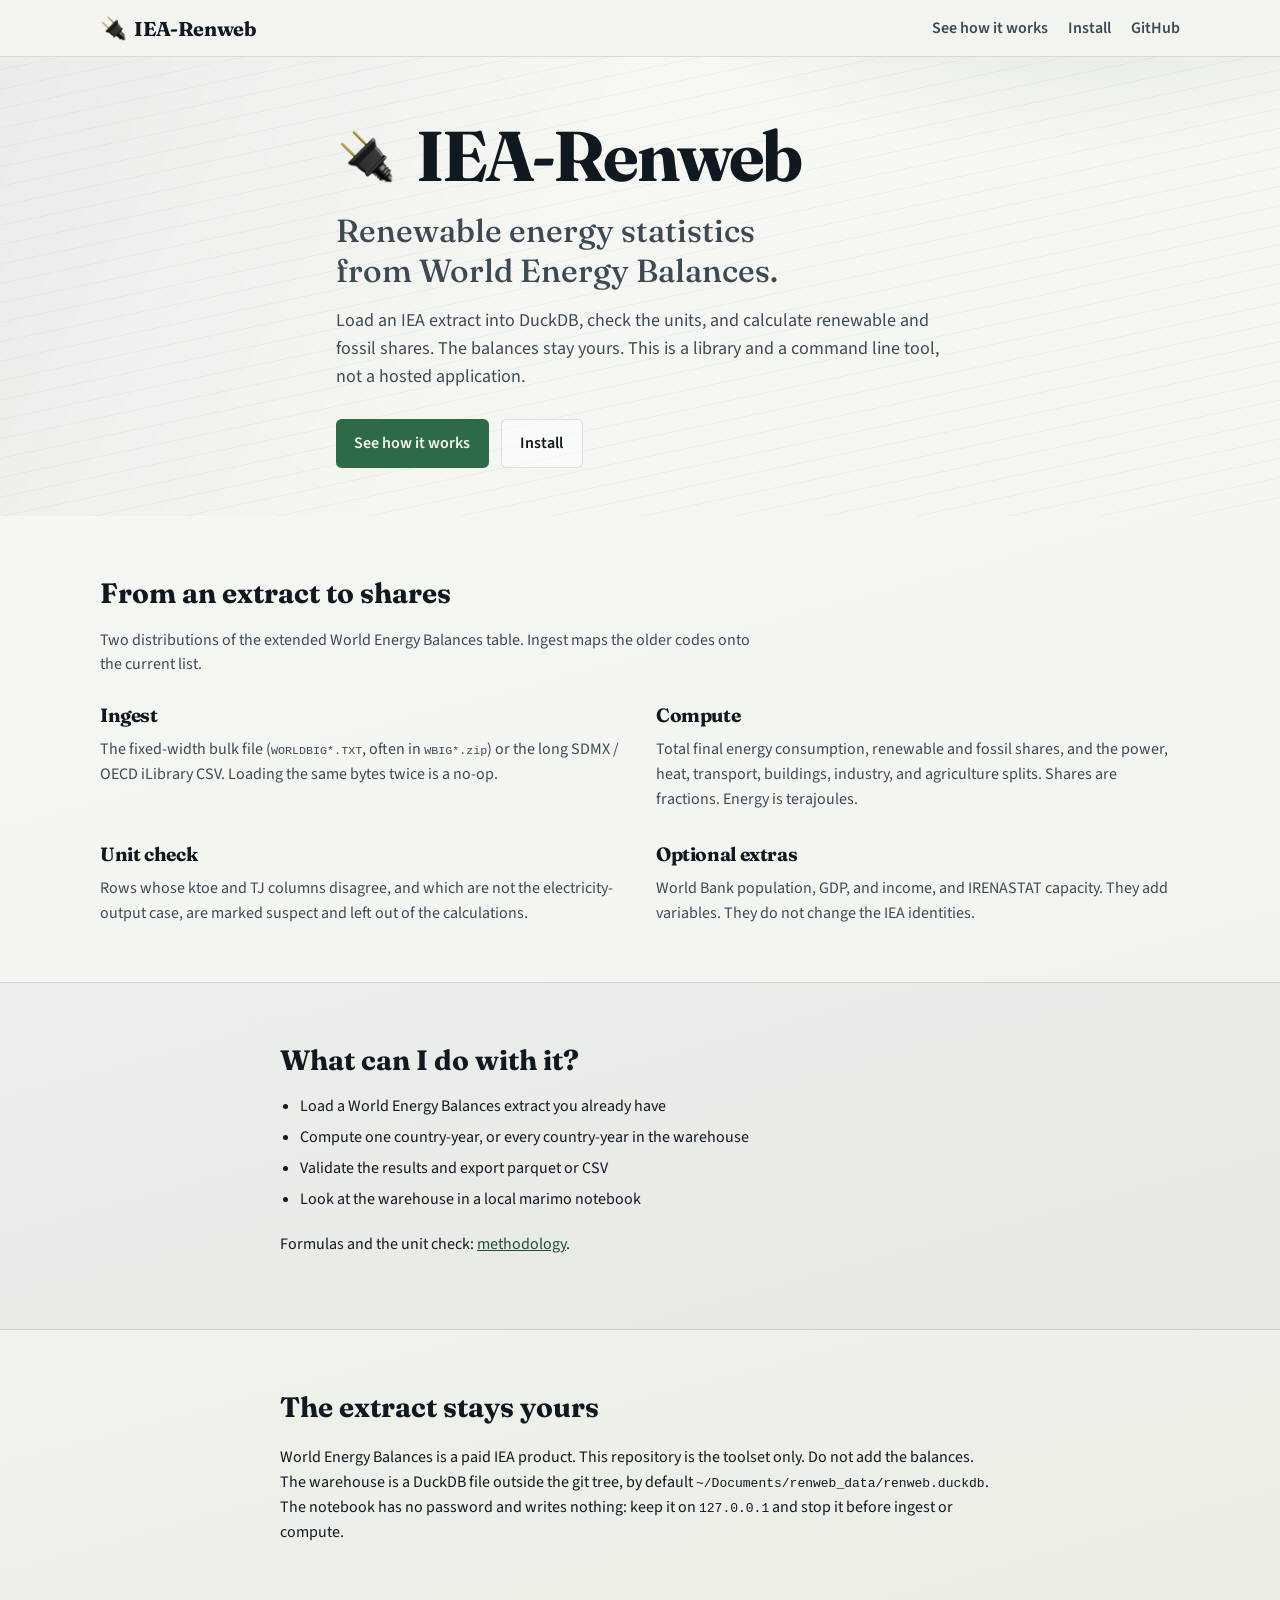
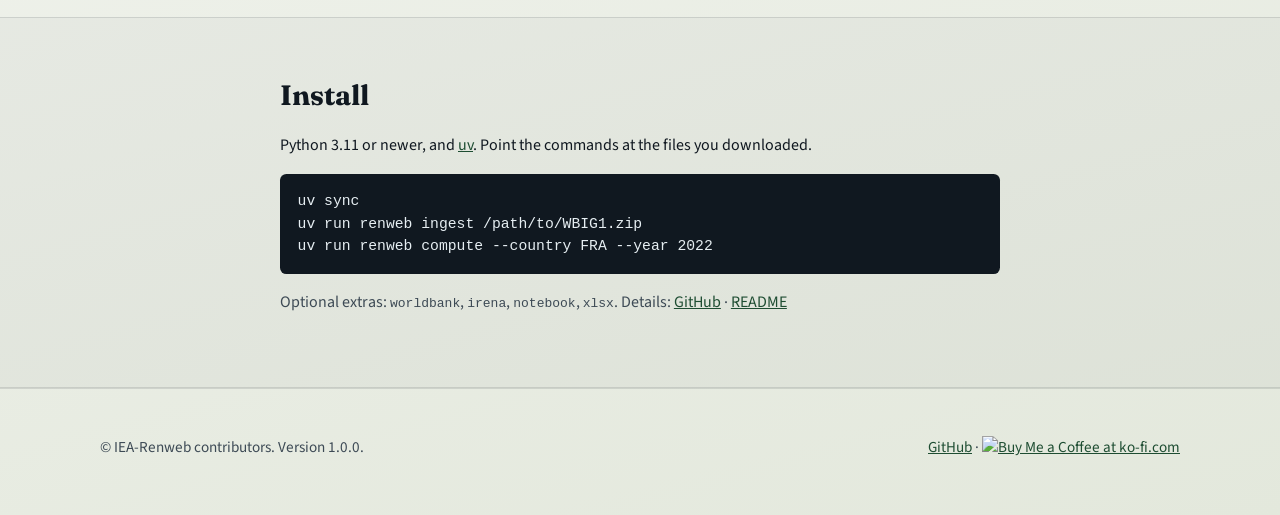
==== website/index.html @ 493355ea "v0.1" ====
<!DOCTYPE html>
<html lang="en">
  <head>
    <meta charset="utf-8" />
    <meta name="viewport" content="width=device-width, initial-scale=1" />
    <title>IEA-Renweb — renewable energy statistics from World Energy Balances</title>
    <meta
      name="description"
      content="IEA-Renweb loads an IEA World Energy Balances extract into DuckDB and calculates renewable energy statistics. The balances are not included. Not a hosted service."
    />
    <link rel="preconnect" href="https://fonts.googleapis.com" />
    <link rel="preconnect" href="https://fonts.gstatic.com" crossorigin />
    <link
      href="https://fonts.googleapis.com/css2?family=Fraunces:opsz,wght@9..144,500;9..144,700&family=Source+Sans+3:wght@400;600&display=swap"
      rel="stylesheet"
    />
    <link rel="icon" href="favicon.ico" sizes="48x48" />
    <link rel="icon" type="image/png" href="favicon-32.png" sizes="32x32" />
    <link rel="apple-touch-icon" href="apple-touch-icon.png" />
    <link rel="stylesheet" href="chrome/site_chrome.css" />
    <link rel="stylesheet" href="styles.css" />
    <script
      defer
      src="https://analytics.glenwright.earth/script.js"
      data-website-id="bc0796c1-554a-4bc4-b2ea-99f3adda3987"
    ></script>
  </head>
  <body>
    <a class="skip" href="#main">Skip to content</a>
    <header class="site-header rw-site-chrome">
      <div class="wrap header-inner">
        <a class="brand" href="./">
          <img class="brand-logo" src="logo.png" alt="" width="28" height="28" />
          IEA-Renweb
        </a>
        <button
          class="nav-toggle"
          type="button"
          aria-expanded="false"
          aria-controls="site-nav"
          data-nav-toggle
        >
          Menu
        </button>
        <nav id="site-nav" class="site-nav" data-nav>
          <a href="#product">See how it works</a>
          <a href="#install">Install</a>
          <a href="https://github.com/glen-w/IEA-Renweb">GitHub</a>
        </nav>
      </div>
    </header>

    <main id="main">
      <section class="hero">
        <div class="hero-atmosphere" aria-hidden="true"></div>
        <div class="wrap hero-copy">
          <p class="brand-mark">
            <img src="logo.png" alt="" width="64" height="64" />
            IEA-Renweb
          </p>
          <h1>Renewable energy statistics from World Energy Balances.</h1>
          <p class="lede">
            Load an IEA extract into DuckDB, check the units, and calculate
            renewable and fossil shares. The balances stay yours. This is a
            library and a command line tool, not a hosted application.
          </p>
          <div class="cta-row">
            <a class="btn primary" href="#product">See how it works</a>
            <a class="btn ghost" href="#install">Install</a>
          </div>
        </div>
      </section>

      <section class="section" id="product">
        <div class="wrap">
          <h2>From an extract to shares</h2>
          <p class="section-lead">
            Two distributions of the extended World Energy Balances table.
            Ingest maps the older codes onto the current list.
          </p>
          <div class="feature-grid">
            <div class="feature">
              <h3>Ingest</h3>
              <p>
                The fixed-width bulk file (<code>WORLDBIG*.TXT</code>, often
                in <code>WBIG*.zip</code>) or the long SDMX / OECD iLibrary
                CSV. Loading the same bytes twice is a no-op.
              </p>
            </div>
            <div class="feature">
              <h3>Compute</h3>
              <p>
                Total final energy consumption, renewable and fossil shares,
                and the power, heat, transport, buildings, industry, and
                agriculture splits. Shares are fractions. Energy is
                terajoules.
              </p>
            </div>
            <div class="feature">
              <h3>Unit check</h3>
              <p>
                Rows whose ktoe and TJ columns disagree, and which are not
                the electricity-output case, are marked suspect and left out
                of the calculations.
              </p>
            </div>
            <div class="feature">
              <h3>Optional extras</h3>
              <p>
                World Bank population, GDP, and income, and IRENASTAT
                capacity. They add variables. They do not change the IEA
                identities.
              </p>
            </div>
          </div>
        </div>
      </section>

      <section class="section muted" id="what">
        <div class="wrap narrow">
          <h2>What can I do with it?</h2>
          <ul class="outcomes">
            <li>Load a World Energy Balances extract you already have</li>
            <li>Compute one country-year, or every country-year in the warehouse</li>
            <li>Validate the results and export parquet or CSV</li>
            <li>Look at the warehouse in a local marimo notebook</li>
          </ul>
          <p>
            Formulas and the unit check:
            <a
              href="https://github.com/glen-w/IEA-Renweb/blob/main/docs/METHODOLOGY.md"
              >methodology</a
            >.
          </p>
        </div>
      </section>

      <section class="section" id="privacy">
        <div class="wrap narrow">
          <h2>The extract stays yours</h2>
          <p>
            World Energy Balances is a paid IEA product. This repository is
            the toolset only. Do not add the balances. The warehouse is a
            DuckDB file outside the git tree, by default
            <code>~/Documents/renweb_data/renweb.duckdb</code>. The notebook
            has no password and writes nothing: keep it on
            <code>127.0.0.1</code> and stop it before ingest or compute.
          </p>
        </div>
      </section>

      <section class="section muted" id="install">
        <div class="wrap narrow">
          <h2>Install</h2>
          <p>
            Python 3.11 or newer, and
            <a href="https://docs.astral.sh/uv/">uv</a>. Point the commands
            at the files you downloaded.
          </p>
          <pre class="code"><code>uv sync
uv run renweb ingest /path/to/WBIG1.zip
uv run renweb compute --country FRA --year 2022</code></pre>
          <p class="fine">
            Optional extras: <code>worldbank</code>, <code>irena</code>,
            <code>notebook</code>, <code>xlsx</code>.
            Details:
            <a href="https://github.com/glen-w/IEA-Renweb">GitHub</a>
            ·
            <a
              href="https://github.com/glen-w/IEA-Renweb/blob/main/README.md"
              >README</a
            >
          </p>
        </div>
      </section>
    </main>

    <footer class="site-footer">
      <div class="wrap footer-inner">
        <p>© IEA-Renweb contributors. Version 1.0.0.</p>
        <p>
          <a href="https://github.com/glen-w/IEA-Renweb">GitHub</a>
          ·
          <a
            href="https://ko-fi.com/C0C1XK8G"
            target="_blank"
            rel="noopener noreferrer"
            ><img
              height="36"
              style="border: 0; height: 36px"
              src="https://storage.ko-fi.com/cdn/kofi6.png?v=6"
              alt="Buy Me a Coffee at ko-fi.com"
          /></a>
        </p>
      </div>
    </footer>
    <script src="chrome/site_nav.js" defer></script>
  </body>
</html>
---- website/chrome/site_chrome.css ----
/* Sticky header for the marketing landing. */
.rw-site-chrome {
  --rw-ink: #101820;
  --rw-ink-soft: #3d4a55;
  --rw-paper: #f3f5f0;
  --rw-accent: #2c6b45;
  --rw-line: rgba(16, 24, 32, 0.12);
  --rw-font-display: "Fraunces", Georgia, "Times New Roman", serif;
  --rw-font-body: "Source Sans 3", "Segoe UI", sans-serif;
  --rw-header-height: 3.5rem;

  position: sticky;
  top: 0;
  z-index: 60;
  backdrop-filter: blur(10px);
  background: rgba(243, 245, 240, 0.92);
  border-bottom: 1px solid var(--rw-line);
  font-family: var(--rw-font-body);
  color: var(--rw-ink);
}

.rw-site-chrome .wrap {
  width: min(1080px, calc(100% - 2.5rem));
  margin-inline: auto;
}

.rw-site-chrome .header-inner {
  position: relative;
  display: flex;
  align-items: center;
  justify-content: space-between;
  gap: 1rem;
  min-height: var(--rw-header-height);
}

.rw-site-chrome .brand {
  display: inline-flex;
  align-items: center;
  gap: 0.45rem;
  font-family: var(--rw-font-display);
  font-weight: 700;
  font-size: 1.25rem;
  text-decoration: none;
  color: var(--rw-ink);
  letter-spacing: -0.02em;
}

.rw-site-chrome .brand-logo {
  width: 1.7rem;
  height: 1.7rem;
  display: block;
  flex: none;
}

.rw-site-chrome .nav-toggle {
  display: none;
  border: 1px solid var(--rw-line);
  background: transparent;
  color: var(--rw-ink);
  padding: 0.4rem 0.7rem;
  font: inherit;
  cursor: pointer;
}

.rw-site-chrome .site-nav {
  display: flex;
  gap: 1.25rem;
}

.rw-site-chrome .site-nav a {
  text-decoration: none;
  color: var(--rw-ink-soft);
  font-weight: 600;
}

.rw-site-chrome .site-nav a:hover,
.rw-site-chrome .site-nav a:focus-visible {
  color: var(--rw-accent);
}

@media (max-width: 720px) {
  .rw-site-chrome .nav-toggle {
    display: inline-flex;
  }

  .rw-site-chrome .site-nav {
    display: none;
    position: absolute;
    right: 0;
    top: calc(var(--rw-header-height) - 0.1rem);
    flex-direction: column;
    gap: 0.75rem;
    padding: 0.9rem 1rem;
    background: var(--rw-paper);
    border: 1px solid var(--rw-line);
    border-radius: 0.4rem;
  }

  .rw-site-chrome .site-nav.open {
    display: flex;
  }
}
---- website/styles.css ----
:root {
  --ink: #101820;
  --ink-soft: #3d4a55;
  --paper: #f3f5f0;
  --paper-deep: #e3e8dc;
  --accent: #2c6b45;
  --accent-deep: #1e4d32;
  --line: rgba(16, 24, 32, 0.12);
  --font-display: "Fraunces", Georgia, "Times New Roman", serif;
  --font-body: "Source Sans 3", "Segoe UI", sans-serif;
}

*,
*::before,
*::after {
  box-sizing: border-box;
}

html {
  scroll-behavior: smooth;
}

body {
  margin: 0;
  font-family: var(--font-body);
  color: var(--ink);
  background:
    radial-gradient(1000px 520px at 85% -5%, rgba(44, 107, 69, 0.16), transparent 50%),
    linear-gradient(165deg, #f7f8f4 0%, var(--paper) 45%, var(--paper-deep) 100%);
  line-height: 1.55;
  min-height: 100vh;
}

a {
  color: var(--accent-deep);
}

.skip {
  position: absolute;
  left: -999px;
  top: 0;
  background: var(--ink);
  color: #fff;
  padding: 0.5rem 0.75rem;
  z-index: 20;
}

.skip:focus {
  left: 0.5rem;
  top: 0.5rem;
}

.wrap {
  width: min(1080px, calc(100% - 2.5rem));
  margin-inline: auto;
}

.wrap.narrow {
  width: min(720px, calc(100% - 2.5rem));
}

.hero {
  position: relative;
  min-height: auto;
  display: grid;
  align-items: center;
  overflow: hidden;
  padding: 4rem 0 3rem;
}

.hero-atmosphere {
  position: absolute;
  inset: 0;
  background:
    linear-gradient(120deg, rgba(16, 24, 32, 0.05), transparent 42%),
    repeating-linear-gradient(
      -12deg,
      transparent,
      transparent 18px,
      rgba(44, 107, 69, 0.05) 18px,
      rgba(44, 107, 69, 0.05) 19px
    );
  animation: drift 18s ease-in-out infinite alternate;
  pointer-events: none;
}

@keyframes drift {
  from {
    transform: translate3d(0, 0, 0) scale(1);
  }
  to {
    transform: translate3d(-1.5%, 1%, 0) scale(1.03);
  }
}

.hero-copy {
  position: relative;
  max-width: 38rem;
  animation: rise 0.9s ease-out both;
}

@keyframes rise {
  from {
    opacity: 0;
    transform: translateY(14px);
  }
  to {
    opacity: 1;
    transform: translateY(0);
  }
}

.brand-mark {
  display: flex;
  align-items: center;
  gap: 0.28em;
  font-family: var(--font-display);
  font-size: clamp(2.6rem, 7vw, 4.4rem);
  font-weight: 700;
  letter-spacing: -0.04em;
  line-height: 1;
  margin: 0 0 1.25rem;
  color: var(--ink);
}

.brand-mark img {
  width: 0.85em;
  height: 0.85em;
  flex: none;
}

.hero h1 {
  font-family: var(--font-display);
  font-weight: 500;
  font-size: clamp(1.45rem, 3.2vw, 2rem);
  line-height: 1.25;
  margin: 0 0 1rem;
  color: var(--ink-soft);
  max-width: 22ch;
}

.lede {
  margin: 0 0 1.75rem;
  font-size: 1.125rem;
  color: var(--ink-soft);
}

.cta-row {
  display: flex;
  flex-wrap: wrap;
  gap: 0.75rem;
}

.btn {
  display: inline-flex;
  align-items: center;
  justify-content: center;
  text-decoration: none;
  font-weight: 600;
  padding: 0.7rem 1.15rem;
  border-radius: 0.35rem;
  transition: transform 0.2s ease, background 0.2s ease;
}

.btn:hover,
.btn:focus-visible {
  transform: translateY(-1px);
}

.btn.primary {
  background: var(--accent);
  color: #f7f4ef;
}

.btn.primary:hover,
.btn.primary:focus-visible {
  background: var(--accent-deep);
}

.btn.ghost {
  border: 1px solid var(--line);
  color: var(--ink);
  background: rgba(255, 255, 255, 0.45);
}

.section {
  padding: 3.5rem 0;
}

.section.muted {
  background: rgba(16, 24, 32, 0.03);
  border-block: 1px solid var(--line);
}

.section h2 {
  font-family: var(--font-display);
  font-size: 1.75rem;
  margin: 0 0 0.75rem;
}

.section-lead {
  margin: 0 0 1.5rem;
  color: var(--ink-soft);
  max-width: 42rem;
}

.feature-grid {
  display: grid;
  grid-template-columns: 1fr 1fr;
  gap: 1.75rem 2rem;
}

.feature h3 {
  font-family: var(--font-display);
  font-size: 1.2rem;
  font-weight: 700;
  margin: 0 0 0.4rem;
  letter-spacing: -0.02em;
}

.feature p {
  margin: 0;
  color: var(--ink-soft);
}

.feature code {
  font-size: 0.9em;
}

.outcomes,
.steps {
  margin: 0 0 1.25rem;
  padding-left: 1.25rem;
}

.outcomes li,
.steps li {
  margin: 0.4rem 0;
}

.code {
  background: #101820;
  color: #e6eef2;
  padding: 1rem 1.1rem;
  overflow-x: auto;
  border-radius: 0.4rem;
  font-size: 0.92rem;
}

.fine,
.status {
  color: var(--ink-soft);
}

.site-footer {
  padding: 2rem 0 2.5rem;
  border-top: 1px solid var(--line);
  color: var(--ink-soft);
  font-size: 0.95rem;
}

.footer-inner {
  display: flex;
  flex-wrap: wrap;
  justify-content: space-between;
  gap: 0.75rem;
  align-items: center;
}

@media (max-width: 720px) {
  .hero {
    min-height: auto;
    padding-top: 3rem;
  }

  .feature-grid {
    grid-template-columns: 1fr;
  }
}
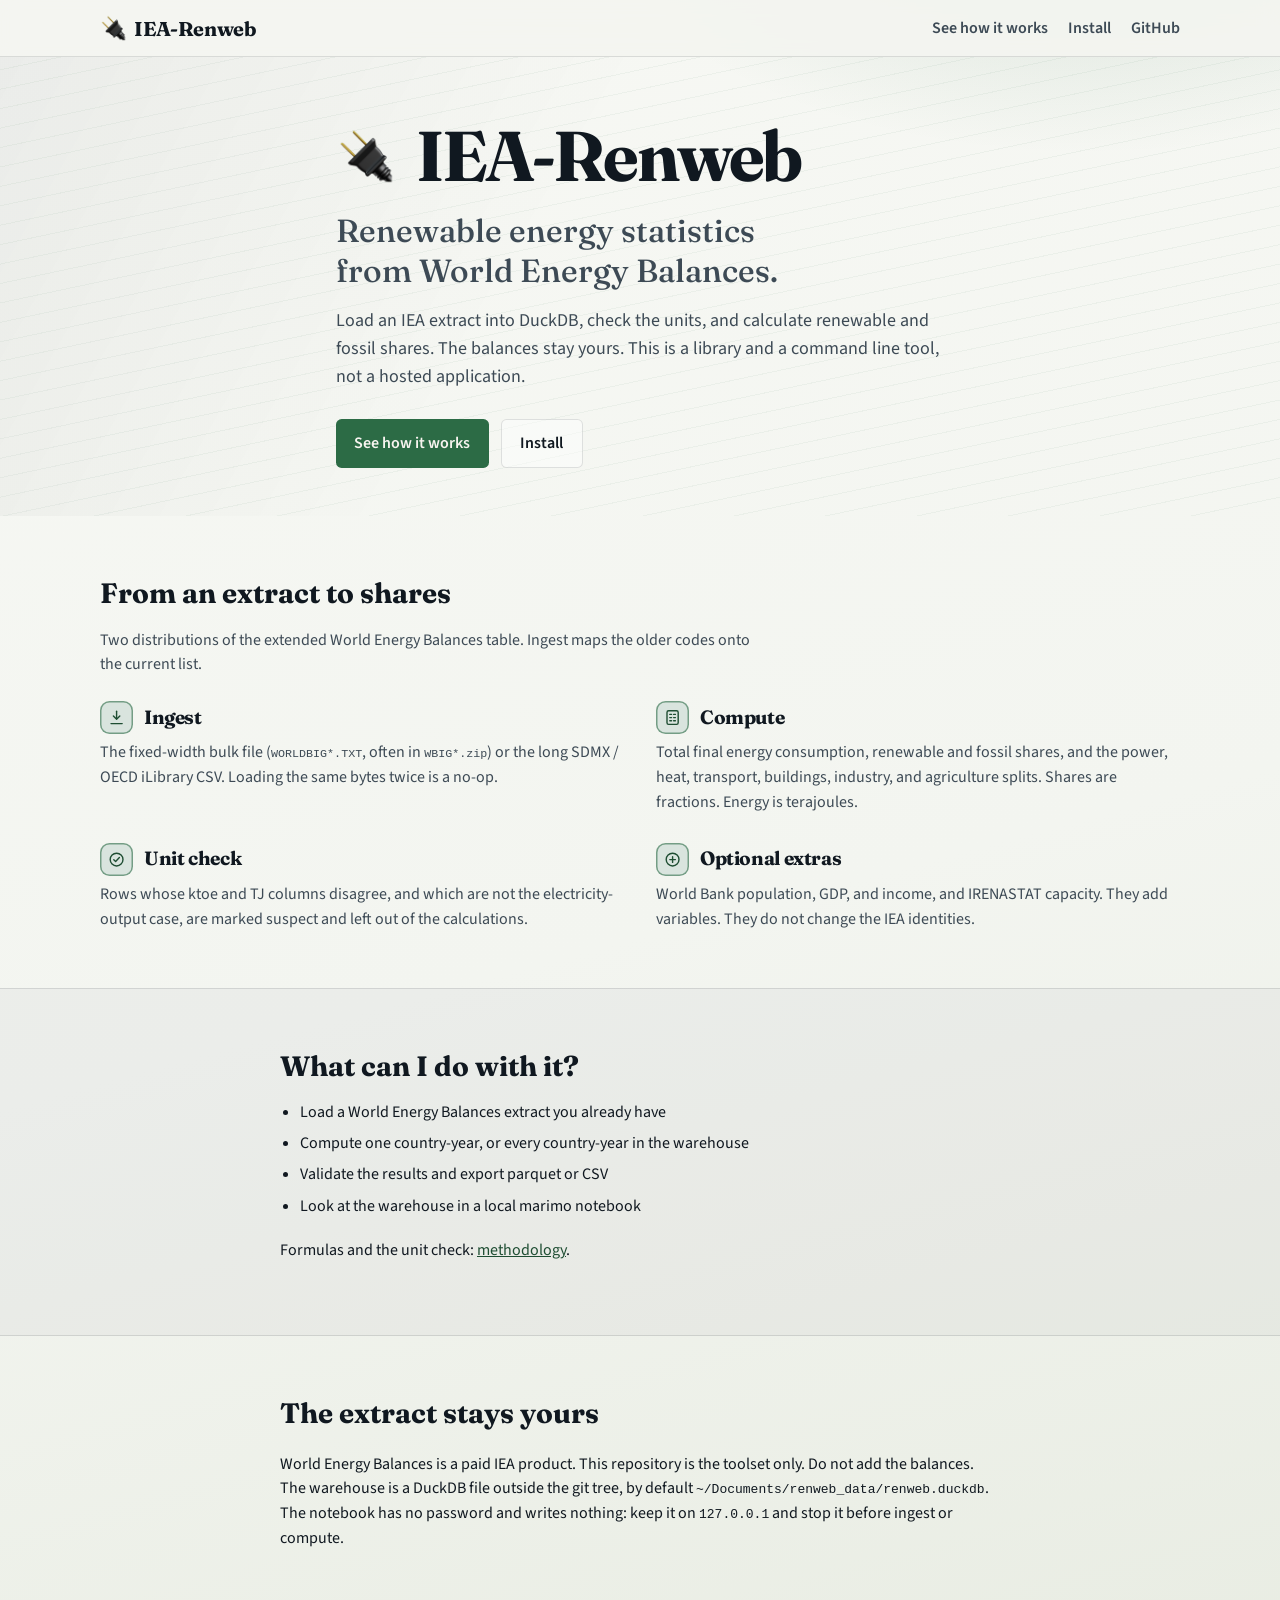
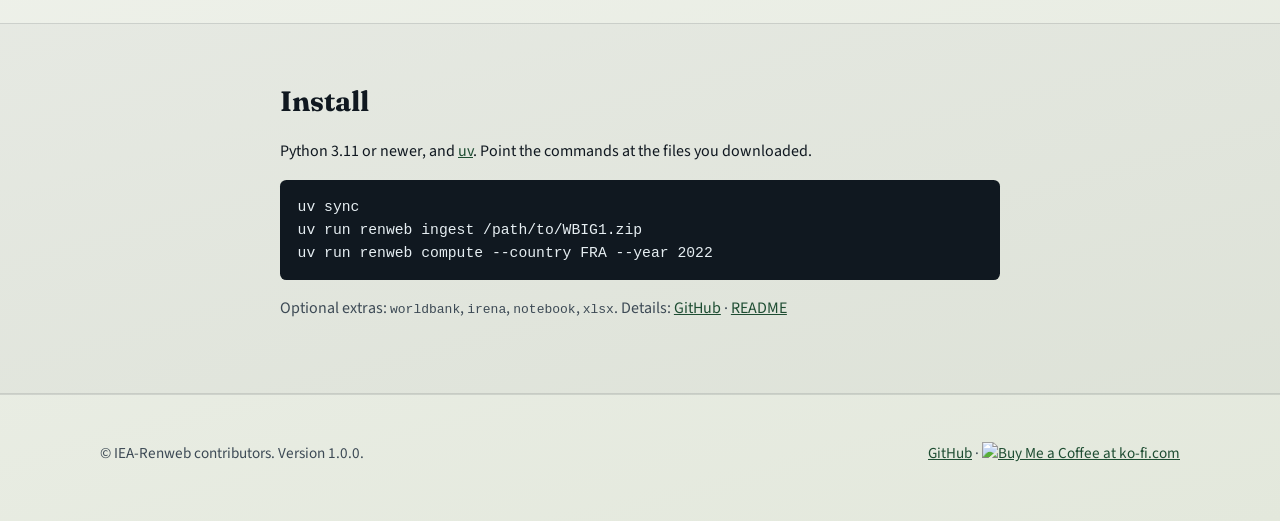
==== commit bacab080: "Add landing icons and file the September stocktake. Co-authored-by: Cursor <cursoragent@cursor.com>" ====
--- a/website/index.html
+++ b/website/index.html
@@ -80,7 +80,16 @@
           </p>
           <div class="feature-grid">
             <div class="feature">
-              <h3>Ingest</h3>
+              <h3>
+                <span class="mark" aria-hidden="true">
+                  <svg viewBox="0 0 24 24" fill="none" stroke="currentColor" stroke-width="1.75" stroke-linecap="round" stroke-linejoin="round">
+                    <path d="M12 4v9" />
+                    <path d="m8 10 4 4 4-4" />
+                    <path d="M5 19.5h14" />
+                  </svg>
+                </span>
+                Ingest
+              </h3>
               <p>
                 The fixed-width bulk file (<code>WORLDBIG*.TXT</code>, often
                 in <code>WBIG*.zip</code>) or the long SDMX / OECD iLibrary
@@ -88,7 +97,15 @@
               </p>
             </div>
             <div class="feature">
-              <h3>Compute</h3>
+              <h3>
+                <span class="mark" aria-hidden="true">
+                  <svg viewBox="0 0 24 24" fill="none" stroke="currentColor" stroke-width="1.75" stroke-linecap="round" stroke-linejoin="round">
+                    <rect x="5" y="3.5" width="14" height="17" rx="2" />
+                    <path d="M8.5 8h2.2M13.3 8h2.2M8.5 12h2.2M13.3 12h2.2M8.5 16h2.2M13.3 16h2.2" />
+                  </svg>
+                </span>
+                Compute
+              </h3>
               <p>
                 Total final energy consumption, renewable and fossil shares,
                 and the power, heat, transport, buildings, industry, and
@@ -97,7 +114,15 @@
               </p>
             </div>
             <div class="feature">
-              <h3>Unit check</h3>
+              <h3>
+                <span class="mark" aria-hidden="true">
+                  <svg viewBox="0 0 24 24" fill="none" stroke="currentColor" stroke-width="1.75" stroke-linecap="round" stroke-linejoin="round">
+                    <circle cx="12" cy="12" r="8" />
+                    <path d="m8.5 12.2 2.3 2.3 4.7-5" />
+                  </svg>
+                </span>
+                Unit check
+              </h3>
               <p>
                 Rows whose ktoe and TJ columns disagree, and which are not
                 the electricity-output case, are marked suspect and left out
@@ -105,7 +130,15 @@
               </p>
             </div>
             <div class="feature">
-              <h3>Optional extras</h3>
+              <h3>
+                <span class="mark" aria-hidden="true">
+                  <svg viewBox="0 0 24 24" fill="none" stroke="currentColor" stroke-width="1.75" stroke-linecap="round" stroke-linejoin="round">
+                    <circle cx="12" cy="12" r="8" />
+                    <path d="M12 8.5v7M8.5 12h7" />
+                  </svg>
+                </span>
+                Optional extras
+              </h3>
               <p>
                 World Bank population, GDP, and income, and IRENASTAT
                 capacity. They add variables. They do not change the IEA
--- a/website/styles.css
+++ b/website/styles.css
@@ -216,6 +216,27 @@
   font-weight: 700;
   margin: 0 0 0.4rem;
   letter-spacing: -0.02em;
+  display: flex;
+  align-items: center;
+  gap: 0.7rem;
+}
+
+.mark {
+  flex: 0 0 auto;
+  width: 2.05rem;
+  height: 2.05rem;
+  display: grid;
+  place-items: center;
+  border-radius: 0.6rem;
+  color: var(--accent-deep);
+  background: color-mix(in srgb, var(--accent) 18%, #fff);
+  box-shadow: inset 0 0 0 1.5px color-mix(in srgb, var(--accent) 58%, transparent);
+}
+
+.mark svg {
+  width: 1.2rem;
+  height: 1.2rem;
+  display: block;
 }
 
 .feature p {
